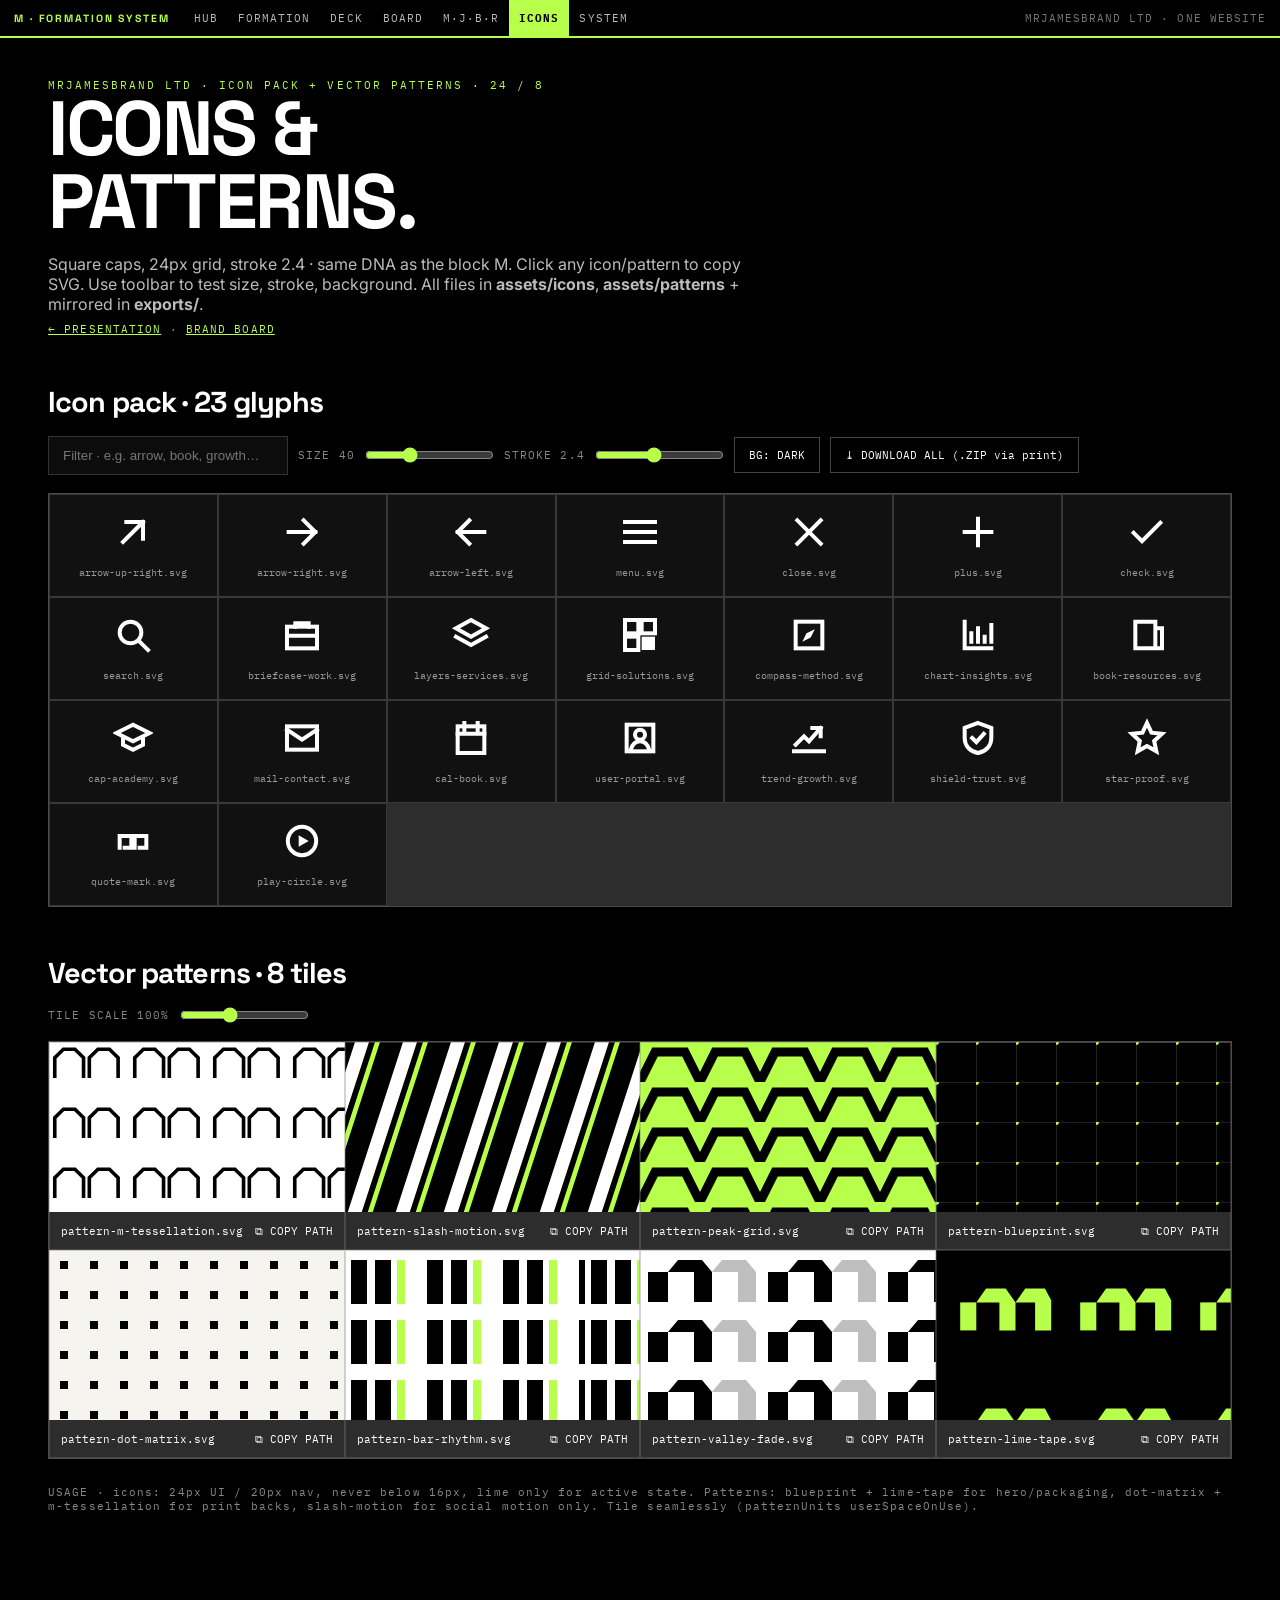
==== icons-patterns.html @ 9c536daa "feat: MRJAMESBRAND formation brand system website" ====
﻿<!DOCTYPE html>
<html lang="en"><head><meta charset="UTF-8"><meta name="viewport" content="width=device-width,initial-scale=1">
<title>M Icons + Patterns · MRJAMESBRAND LTD</title><link rel="icon" href="exports/favicon.svg">
<style>
@import url('https://fonts.googleapis.com/css2?family=Space+Grotesk:wght@500;700&family=Inter:wght@400;500;600&family=IBM+Plex+Mono:wght@400;500&display=swap');
:root{--lime:#B7FF4A;--paper:#F6F4EF}*{box-sizing:border-box;margin:0}
body{font-family:Inter,system-ui;background:#000;color:#fff}
.wrap{max-width:1280px;margin:0 auto;padding:40px 28px}
.eyebrow{font-family:'IBM Plex Mono';font-size:.72rem;letter-spacing:.18em;color:var(--lime);text-transform:uppercase}
h1{font-family:'Space Grotesk';font-size:clamp(2.4rem,6vw,5rem);letter-spacing:-.04em;line-height:.95}
h2{font-family:'Space Grotesk';font-size:1.8rem;margin:48px 0 8px}
.toolbar{display:flex;gap:10px;flex-wrap:wrap;margin:18px 0;align-items:center}
.toolbar input[type=text]{background:#0c0c0c;border:1px solid #333;color:#fff;padding:11px 14px;min-width:240px}
.toolbar input[type=range]{accent-color:var(--lime)}
.toolbar button{background:transparent;border:1px solid #444;color:#fff;font-family:'IBM Plex Mono';font-size:11px;padding:10px 14px;cursor:pointer}
.toolbar button.on,.toolbar button:hover{background:var(--lime);color:#000;border-color:var(--lime)}
#iconGrid{display:grid;grid-template-columns:repeat(auto-fill,minmax(150px,1fr));gap:12px;margin-top:14px}
.icon{background:#111;border:1px solid rgba(255,255,255,.12);padding:18px 12px;text-align:center;cursor:pointer;transition:.25s}
.icon:hover{border-color:var(--lime);transform:translateY(-3px)}
.icon svg{margin:0 auto;color:#fff}.iconinv .icon svg{color:#000}.iconinv .icon{background:#fff}
.icon span{display:block;font-family:'IBM Plex Mono';font-size:10px;color:#999;margin-top:10px;word-break:break-all}
#patGrid{display:grid;grid-template-columns:repeat(auto-fill,minmax(260px,1fr));gap:14px;margin-top:14px}
.pat{border:1px solid rgba(255,255,255,.14);cursor:pointer}.pat .tile{height:170px;background-size:auto;background-repeat:repeat}.pat div:last-child{padding:12px;font-family:'IBM Plex Mono';font-size:11px;display:flex;justify-content:space-between;gap:8px}
#toast{position:fixed;bottom:30px;left:50%;transform:translateX(-50%);background:var(--lime);color:#000;font-family:'IBM Plex Mono';font-size:12px;padding:10px 22px;opacity:0;transition:.3s}#toast.show{opacity:1}
.spec{font-family:'IBM Plex Mono';font-size:11px;color:#888;letter-spacing:.1em}
a{color:var(--lime)}
</style><link rel="stylesheet" href="assets/design-system.css">
<link rel="stylesheet" href="assets/site.css">
</head><body><div class="wrap" id="top">
<p class="eyebrow">MRJAMESBRAND LTD · Icon pack + Vector patterns · 24 / 8</p>
<h1>ICONS &amp;<br>PATTERNS.</h1>
<p style="color:#bbb;max-width:70ch;margin-top:10px">Square caps, 24px grid, stroke 2.4 · same DNA as the block M. Click any icon/pattern to copy SVG. Use toolbar to test size, stroke, background. All files in <b>assets/icons</b>, <b>assets/patterns</b> + mirrored in <b>exports/</b>.</p>
<p class="spec" style="margin-top:8px"><a href="presentation.html">← PRESENTATION</a> · <a href="index.html">BRAND BOARD</a></p>

<h2>Icon pack · <span id="iconCount">23</span> glyphs</h2>
<div class="toolbar">
<input type="text" id="q" placeholder="Filter · e.g. arrow, book, growth…">
<label class="spec">SIZE <span id="szV">40</span></label><input type="range" id="sz" min="24" max="72" value="40">
<label class="spec">STROKE <span id="stV">2.4</span></label><input type="range" id="st" min="1.5" max="3.5" step="0.1" value="2.4">
<button id="bgT">BG: DARK</button><button id="dlAll">⤓ DOWNLOAD ALL (.ZIP via print)</button>
</div>
<div id="iconGrid"></div>

<h2>Vector patterns · 8 tiles</h2>
<div class="toolbar"><label class="spec">TILE SCALE <span id="tsV">100</span>%</label><input type="range" id="ts" min="40" max="200" value="100"></div>
<div id="patGrid"></div>
<p class="spec" style="margin:26px 0 60px">USAGE · icons: 24px UI / 20px nav, never below 16px, lime only for active state. Patterns: blueprint + lime-tape for hero/packaging, dot-matrix + m-tessellation for print backs, slash-motion for social motion only. Tile seamlessly (patternUnits userSpaceOnUse).</p>
</div><div id="toast">COPIED</div>
<script>
let ICONS=["arrow-up-right","arrow-right","arrow-left","menu","close","plus","check","search","briefcase-work","layers-services","grid-solutions","compass-method","chart-insights","book-resources","cap-academy","mail-contact","cal-book","user-portal","trend-growth","shield-trust","star-proof","quote-mark","play-circle"];
let PATS=["pattern-m-tessellation","pattern-slash-motion","pattern-peak-grid","pattern-blueprint","pattern-dot-matrix","pattern-bar-rhythm","pattern-valley-fade","pattern-lime-tape"];
let grid=document.getElementById('iconGrid'),cache={};
async function loadIcon(n){if(cache[n])return cache[n];let t=await(await fetch('assets/icons/'+n+'.svg')).text();cache[n]=t;return t}
async function render(filter=""){grid.innerHTML="";let c=0;for(let n of ICONS){if(filter&&!n.includes(filter.toLowerCase()))continue;c++;
let d=document.createElement('div');d.className='icon';d.innerHTML=(await loadIcon(n))+'<span>'+n+'.svg</span>';
d.querySelector('svg').setAttribute('width',sz.value);d.querySelector('svg').setAttribute('height',sz.value);
d.querySelectorAll('svg [stroke]').forEach(e=>{if(e.getAttribute('stroke')=='currentColor')return});d.querySelector('svg').setAttribute('stroke-width',st.value);
d.onclick=async()=>{try{await navigator.clipboard.writeText(await loadIcon(n));toast(n.toUpperCase()+' SVG COPIED')}catch(e){toast(n.toUpperCase())}};grid.appendChild(d)}
iconCount.textContent=c}
function toast(m){let t=document.getElementById('toast');t.textContent=m;t.classList.add('show');setTimeout(()=>t.classList.remove('show'),1300)}
q.oninput=()=>render(q.value);sz.oninput=()=>{szV.textContent=sz.value;render(q.value)};st.oninput=()=>{stV.textContent=st.value;render(q.value)};
bgT.onclick=()=>{document.body.classList.toggle('iconinv');bgT.textContent=document.body.classList.contains('iconinv')?'BG: LIGHT':'BG: DARK';bgT.classList.toggle('on');if(document.body.classList.contains('iconinv')){document.body.style.background='#F6F4EF';document.body.style.color='#111'}else{document.body.style.background='#000';document.body.style.color='#fff'}render(q.value)};
dlAll.onclick=()=>toast('OPEN exports/icons · SELECT ALL → DOWNLOAD (SVG IS NATIVE ZIP-FREE)');
let pg=document.getElementById('patGrid');
PATS.forEach(n=>{let d=document.createElement('div');d.className='pat';d.innerHTML=`<div class="tile" style="background-image:url('assets/patterns/${n}.svg')"></div><div><span>${n}.svg</span><span>⧉ COPY PATH</span></div>`;
d.onclick=async()=>{try{await navigator.clipboard.writeText(`assets/patterns/${n}.svg`);toast(n.toUpperCase()+' PATH COPIED')}catch(e){toast(n.toUpperCase())}};pg.appendChild(d)});
ts.oninput=()=>{tsV.textContent=ts.value;document.querySelectorAll('.tile').forEach(t=>t.style.backgroundSize=ts.value+'%')};
render();
</script><script src="assets/site.js"></script>
</body></html>
---- assets/design-system.css ----
/* ============================================================
   MRJAMESBRAND — SOLID DESIGN SYSTEM v1
   One token source for all 6 pages. Brutal where it proves,
   minimal where it breathes. Load AFTER page <style>.
   ============================================================ */
@import url('https://fonts.googleapis.com/css2?family=Space+Grotesk:wght@500;700&family=Inter:wght@400;500;600&family=IBM+Plex+Mono:wght@400;500&display=swap');
:root{
  /* color */
  --ds-black:#000000; --ds-dark:#1A1A1A; --ds-white:#FFFFFF;
  --ds-paper:#F6F4EF; --ds-mist:#E5E7EB; --ds-stone:#6B7280;
  --ds-lime:#B7FF4A; --ds-lime2:#C8FF7A; --ds-lime-soft:#E6F5C7;
  --ds-forest:#0E2F26; --ds-choc:#3B2313;
  /* layout */
  --ds-max:1280px; --ds-gutter:clamp(20px,4vw,48px);
  --ds-sec-y:clamp(56px,7vw,84px);
  --ds-gap:clamp(12px,1.8vw,22px);
  /* borders */
  --ds-brutal:3px solid #000; --ds-hair:1px solid var(--ds-line,rgba(128,128,128,.35));
  --ds-radius:0;
  /* type */
  --ds-d:'Space Grotesk',sans-serif; --ds-b:'Inter',sans-serif; --ds-m:'IBM Plex Mono',monospace;
}
/* ---- seamless container: unify all pages to one measure ---- */
.wrap,.top-in,.hd,.deck .bar,.foot-grid,.topbar-in{max-width:var(--ds-max)!important;margin-inline:auto!important;padding-inline:var(--ds-gutter)!important}
/* ---- seamless sections: never double borders ---- */
section,.slide,.hero{border-bottom-width:1px!important}
section+section{border-top:none!important;margin-top:-1px}
.wrap>section{padding-block:var(--ds-sec-y)!important}
/* ---- bento: seamless hairline grid (gap:0 + shared bg line) ---- */
.mockrow,.swatches,.mock-grid,.lock-grid,.variants,.contrast,.tokens,.steps,.tiles,.mock-grid,.dodont,.shop-row,.social3,.bizcards,#iconGrid,#patGrid,.swatches,.construct,.mark-layout,.win-grid,.split,.grid,.grid12,.gtabs,.foot-grid,.ovGrid,#ovGrid{
  gap:0!important;
  background:var(--ds-bento-line,rgba(128,128,128,.35));
  border:1px solid var(--ds-bento-line,rgba(128,128,128,.35));
}
.mockrow>*,.swatches>*,.mock-grid>*,.lock-grid>*,.variants>*,.contrast>*,.tokens>*,.steps>*,.tiles>*,.dodont>*,.shop-row>*,.social3>*,.bizcards>*,#iconGrid>*,#patGrid>*,.construct>*,.mark-layout>*,.win-grid>*,.split>*,.grid>*,.grid12>*,.foot-grid>*{
  border:0!important;border-radius:0!important;
  outline:1px solid var(--ds-bento-line,rgba(128,128,128,.35));
  outline-offset:-1px;
  margin:0!important;
}
/* bento rhythm inside cells */
.mockrow>*,.mock-grid>*,.lock-grid>*{padding:clamp(18px,2.4vw,28px)!important}
/* bento feature spans: first cell hero on wide screens */
@media(min-width:1000px){
  .bento-hero>*:first-child{grid-column:span 2}
}
/* ---- rich bento helpers (opt-in classes) ---- */
.bento{display:grid;gap:0;background:var(--ds-bento-line,rgba(128,128,128,.35));border:1px solid var(--ds-bento-line,rgba(128,128,128,.35))}
.bento>*{outline:1px solid var(--ds-bento-line,rgba(128,128,128,.35));outline-offset:-1px;padding:clamp(18px,2.4vw,28px)}
.bento-3{grid-template-columns:repeat(3,1fr)}.bento-4{grid-template-columns:repeat(4,1fr)}.bento-2{grid-template-columns:repeat(2,1fr)}
.span-2{grid-column:span 2}.span-3{grid-column:span 3}.span-all{grid-column:1/-1}
/* ---- type + eyebrow unity ---- */
.eyebrow{font-family:var(--ds-m)!important;font-size:.7rem!important;letter-spacing:.18em!important;text-transform:uppercase!important}
h1,h2,h3{letter-spacing:-.03em!important;text-wrap:balance}
/* ---- well-spaced sections: consistent stack rhythm ---- */
section>*+*,.slide>*+*,.card>*+*,.mock>*+*{margin-top:0}
p.lede,p[class*=lede]{max-width:68ch}
:is(h1,h2)+:is(p,div,ul){margin-top:16px!important}
:is(p,ul)+:is(div,.mockrow,.swatches,.grid,.grid12){margin-top:20px!important}
/* ---- brutal-minimal balance ---- */
.card,.mock,.icon,.pat,.sw,.step{border-radius:var(--ds-radius)!important}
:focus-visible{outline:2px solid var(--ds-lime)!important;outline-offset:3px}
::selection{background:var(--ds-lime);color:#000}
/* ---- responsive: collapse bento cleanly, keep seamless ---- */
@media(max-width:1000px){
  .bento-3,.bento-4{grid-template-columns:repeat(2,1fr)}
  .span-2,.span-3{grid-column:auto}
  .mockrow,.swatches,.lock-grid,.variants,.steps{grid-template-columns:repeat(2,1fr)!important}
}
@media(max-width:640px){
  .bento-3,.bento-4,.bento-2{grid-template-columns:1fr}
  .mockrow,.swatches,.lock-grid,.variants,.steps,.tiles,#iconGrid,#patGrid{grid-template-columns:1fr!important}
}
/* dark pages: bento line adapts */
.s1,.dark,[data-theme=dark] section{--ds-bento-line:rgba(255,255,255,.16)}
---- assets/site.css ----
/* Global site bar: one website across all 7 pages. */
.mjb-sitebar{position:sticky;top:0;z-index:999;display:flex;align-items:center;gap:4px;background:#000;color:#fff;border-bottom:2px solid #B7FF4A;font-family:'IBM Plex Mono',monospace;font-size:10.5px;letter-spacing:.1em;padding:0 12px;min-height:38px;flex-wrap:wrap}
.mjb-sitebar .brand{font-family:'Space Grotesk',sans-serif;font-weight:700;letter-spacing:.18em;color:#B7FF4A;text-decoration:none;padding:10px 10px 10px 2px;white-space:nowrap}
.mjb-sitebar nav{display:flex;flex-wrap:wrap}
.mjb-sitebar a.pg{color:#bbb;text-decoration:none;padding:11px 10px;white-space:nowrap}
.mjb-sitebar a.pg:hover{color:#B7FF4A}
.mjb-sitebar a.pg.on{color:#000;background:#B7FF4A;font-weight:700}
.mjb-sitebar .tag{margin-left:auto;color:#777;padding:10px 2px;white-space:nowrap}
@media(max-width:760px){.mjb-sitebar .tag{display:none}.mjb-sitebar a.pg{padding:9px 7px}}
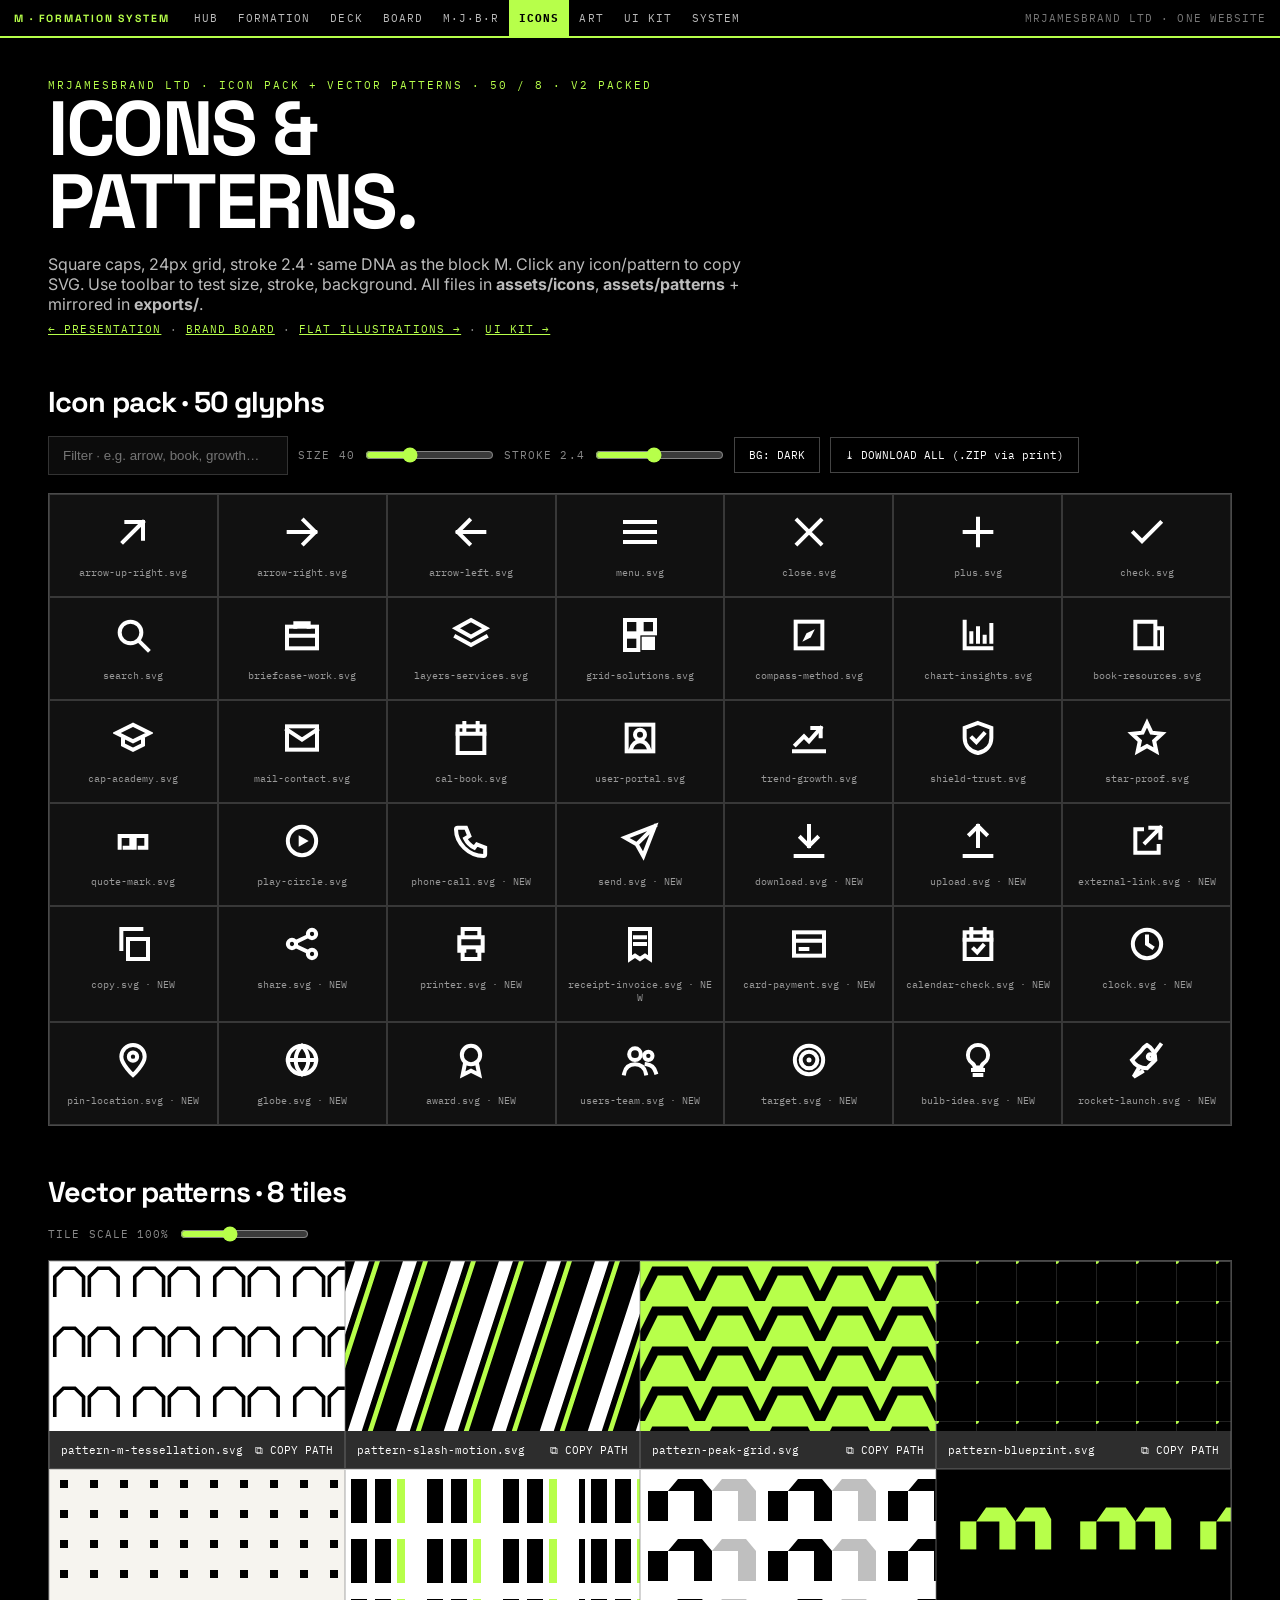
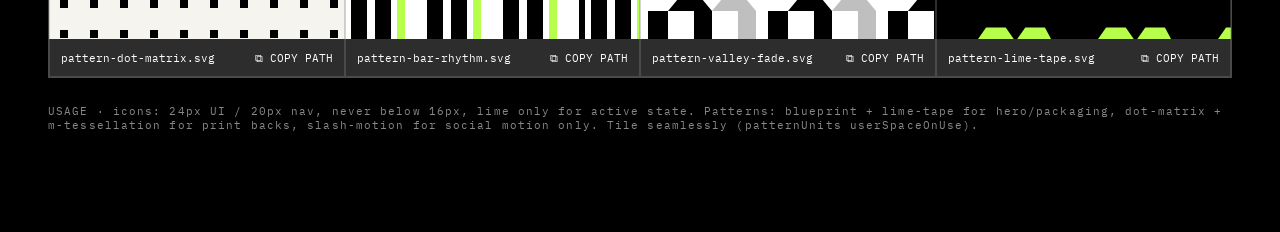
==== commit 493e79a4: "feat: 50 icon pack, flat illustrations, UI kit, wired site nav" ====
--- a/icons-patterns.html
+++ b/icons-patterns.html
@@ -27,12 +27,12 @@
 </style><link rel="stylesheet" href="assets/design-system.css">
 <link rel="stylesheet" href="assets/site.css">
 </head><body><div class="wrap" id="top">
-<p class="eyebrow">MRJAMESBRAND LTD · Icon pack + Vector patterns · 24 / 8</p>
+<p class="eyebrow">MRJAMESBRAND LTD · Icon pack + Vector patterns · 50 / 8 · v2 packed</p>
 <h1>ICONS &amp;<br>PATTERNS.</h1>
 <p style="color:#bbb;max-width:70ch;margin-top:10px">Square caps, 24px grid, stroke 2.4 · same DNA as the block M. Click any icon/pattern to copy SVG. Use toolbar to test size, stroke, background. All files in <b>assets/icons</b>, <b>assets/patterns</b> + mirrored in <b>exports/</b>.</p>
-<p class="spec" style="margin-top:8px"><a href="presentation.html">← PRESENTATION</a> · <a href="index.html">BRAND BOARD</a></p>
+<p class="spec" style="margin-top:8px"><a href="presentation.html">← PRESENTATION</a> · <a href="index.html">BRAND BOARD</a> · <a href="illustrations.html">FLAT ILLUSTRATIONS →</a> · <a href="uikit.html">UI KIT →</a></p>
 
-<h2>Icon pack · <span id="iconCount">23</span> glyphs</h2>
+<h2>Icon pack · <span id="iconCount">50</span> glyphs</h2>
 <div class="toolbar">
 <input type="text" id="q" placeholder="Filter · e.g. arrow, book, growth…">
 <label class="spec">SIZE <span id="szV">40</span></label><input type="range" id="sz" min="24" max="72" value="40">
@@ -47,16 +47,17 @@
 <p class="spec" style="margin:26px 0 60px">USAGE · icons: 24px UI / 20px nav, never below 16px, lime only for active state. Patterns: blueprint + lime-tape for hero/packaging, dot-matrix + m-tessellation for print backs, slash-motion for social motion only. Tile seamlessly (patternUnits userSpaceOnUse).</p>
 </div><div id="toast">COPIED</div>
 <script>
-let ICONS=["arrow-up-right","arrow-right","arrow-left","menu","close","plus","check","search","briefcase-work","layers-services","grid-solutions","compass-method","chart-insights","book-resources","cap-academy","mail-contact","cal-book","user-portal","trend-growth","shield-trust","star-proof","quote-mark","play-circle"];
+let ICONS=["arrow-up-right","arrow-right","arrow-left","menu","close","plus","check","search","briefcase-work","layers-services","grid-solutions","compass-method","chart-insights","book-resources","cap-academy","mail-contact","cal-book","user-portal","trend-growth","shield-trust","star-proof","quote-mark","play-circle","phone-call","send","download","upload","external-link","copy","share","printer","receipt-invoice","card-payment","calendar-check","clock","pin-location","globe","award","users-team","target","bulb-idea","rocket-launch","sliders-settings","file-doc","image","mic-voice","home","bell","lock","palette"];
 let PATS=["pattern-m-tessellation","pattern-slash-motion","pattern-peak-grid","pattern-blueprint","pattern-dot-matrix","pattern-bar-rhythm","pattern-valley-fade","pattern-lime-tape"];
 let grid=document.getElementById('iconGrid'),cache={};
-async function loadIcon(n){if(cache[n])return cache[n];let t=await(await fetch('assets/icons/'+n+'.svg')).text();cache[n]=t;return t}
-async function render(filter=""){grid.innerHTML="";let c=0;for(let n of ICONS){if(filter&&!n.includes(filter.toLowerCase()))continue;c++;
-let d=document.createElement('div');d.className='icon';d.innerHTML=(await loadIcon(n))+'<span>'+n+'.svg</span>';
+let NEW=new Set(["phone-call","send","download","upload","external-link","copy","share","printer","receipt-invoice","card-payment","calendar-check","clock","pin-location","globe","award","users-team","target","bulb-idea","rocket-launch","sliders-settings","file-doc","image","mic-voice","home","bell","lock","palette"]);
+async function loadIcon(n){if(cache[n])return cache[n];let t=await(await fetch('assets/icons/'+n+'.svg?v=50')).text();cache[n]=t;return t}
+async function render(filter=""){grid.innerHTML="";let c=0,miss=[];for(let n of ICONS){if(filter&&!n.includes(filter.toLowerCase()))continue;let svg="";try{svg=await loadIcon(n)}catch(e){miss.push(n);continue}c++;
+let d=document.createElement('div');d.className='icon';d.innerHTML=svg+'<span>'+n+'.svg'+(NEW.has(n)?' · NEW':'')+'</span>';
 d.querySelector('svg').setAttribute('width',sz.value);d.querySelector('svg').setAttribute('height',sz.value);
-d.querySelectorAll('svg [stroke]').forEach(e=>{if(e.getAttribute('stroke')=='currentColor')return});d.querySelector('svg').setAttribute('stroke-width',st.value);
-d.onclick=async()=>{try{await navigator.clipboard.writeText(await loadIcon(n));toast(n.toUpperCase()+' SVG COPIED')}catch(e){toast(n.toUpperCase())}};grid.appendChild(d)}
-iconCount.textContent=c}
+d.querySelector('svg').setAttribute('stroke-width',st.value);
+let code=svg;d.onclick=async()=>{try{await navigator.clipboard.writeText(code);toast(n.toUpperCase()+' SVG COPIED')}catch(e){toast(n.toUpperCase())}};grid.appendChild(d)}
+iconCount.textContent=c+(miss.length?' ('+miss.length+' missing · hard refresh)':'');if(miss.length)toast(miss.length+' FILES MISSING · CTRL+F5')}
 function toast(m){let t=document.getElementById('toast');t.textContent=m;t.classList.add('show');setTimeout(()=>t.classList.remove('show'),1300)}
 q.oninput=()=>render(q.value);sz.oninput=()=>{szV.textContent=sz.value;render(q.value)};st.oninput=()=>{stV.textContent=st.value;render(q.value)};
 bgT.onclick=()=>{document.body.classList.toggle('iconinv');bgT.textContent=document.body.classList.contains('iconinv')?'BG: LIGHT':'BG: DARK';bgT.classList.toggle('on');if(document.body.classList.contains('iconinv')){document.body.style.background='#F6F4EF';document.body.style.color='#111'}else{document.body.style.background='#000';document.body.style.color='#fff'}render(q.value)};
